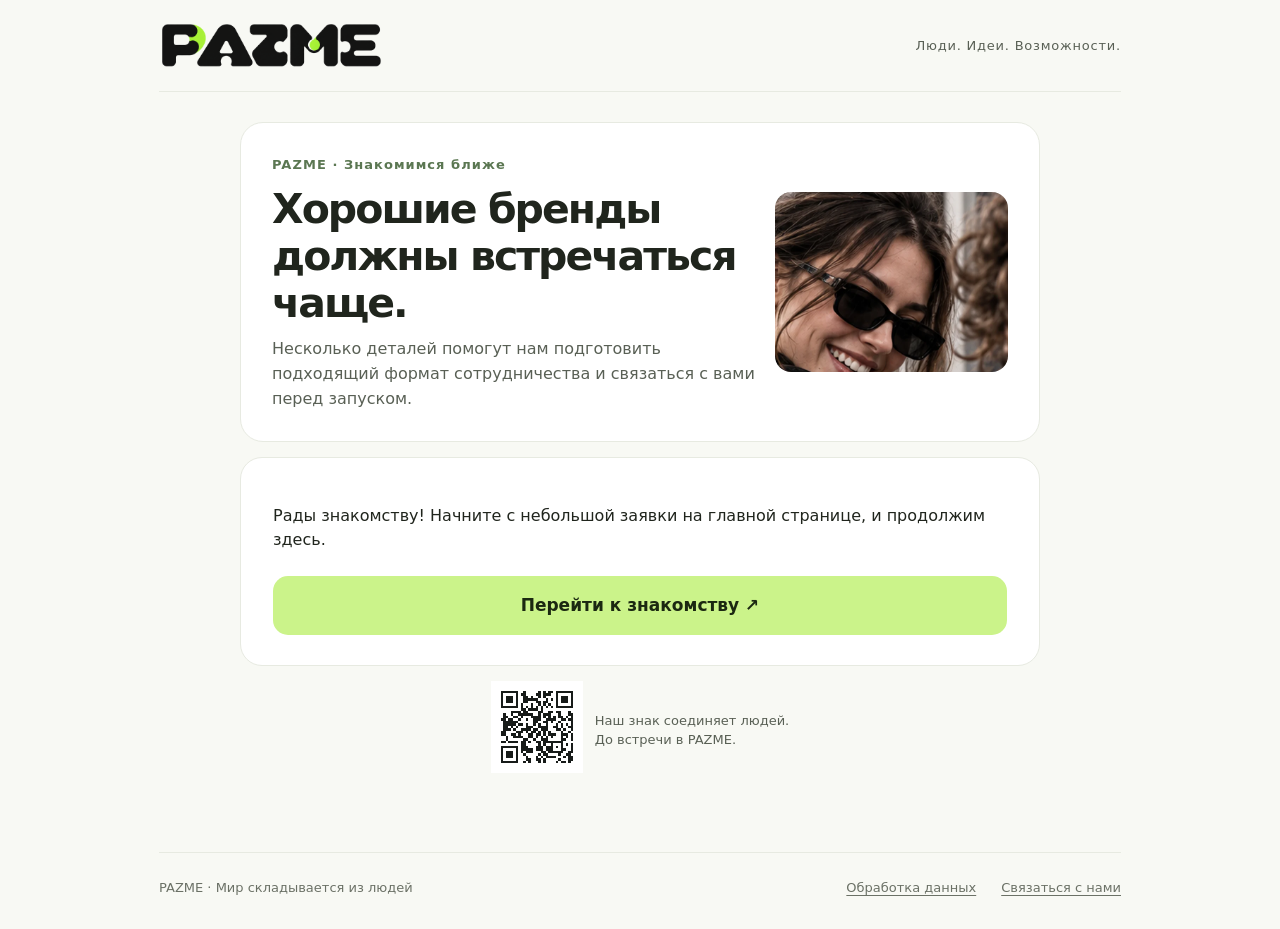
==== business.html @ e3a67380 "Add files via upload" ====
<!doctype html>
<html lang="ru"><head><meta charset="utf-8"><meta name="viewport" content="width=device-width,initial-scale=1"><meta name="theme-color" content="#f8f9f4"><meta name="referrer" content="strict-origin-when-cross-origin"><title>Расскажите о своём бизнесе · PAZME</title><link rel="icon" href="/favicon.svg" type="image/svg+xml"><link rel="stylesheet" href="/assets/style.css?v=4"><script src="/assets/profile.js?v=4" defer></script></head>
<body data-profile="business"><div class="page"><header class="header"><a class="brand" href="/" aria-label="PAZME, главная"><img class="brand-wordmark" src="/assets/wordmark.png" alt="PAZME" width="220" height="48"></a><span class="header-note">Люди. Идеи. Возможности.</span></header><main class="profile-main"><section class="profile-hero"><div><span class="eyebrow">PAZME · Знакомимся ближе</span><h1>Хорошие бренды должны встречаться чаще.</h1><p>Несколько деталей помогут нам подготовить подходящий формат сотрудничества и связаться с вами перед запуском.</p></div><img src="/assets/smile-business.webp" alt="Улыбающийся участник городского сообщества PAZME" width="680" height="728" loading="eager"></section><section class="profile-card"><form id="profile-form" novalidate><input type="hidden" name="role" value="business"><label class="profile-label" for="name">Как к вам обращаться? <small>по желанию</small></label><input class="profile-input" id="name" name="name" maxlength="80" placeholder="Имя"><label class="profile-label" for="business_name">Название бизнеса</label><input class="profile-input" id="business_name" name="business_name" maxlength="160" placeholder="Например, кофейня «Утро»" required><label class="profile-label" for="business_activity">Направление бизнеса</label><input class="profile-input" id="business_activity" name="business_activity" maxlength="160" placeholder="Кофейня, фитнес, магазин, онлайн-сервис…" required><label class="profile-label" for="city">Где доступны ваши товары или услуги?</label><input class="profile-input" id="city" name="city" maxlength="200" placeholder="Москва, несколько городов, онлайн по России" required><p class="profile-hint">Можно указать и города, и онлайн-формат.</p><label class="profile-label" for="business_offer">Что вы готовы предложить новым клиентам PAZME? <small>по желанию</small></label><textarea class="profile-input" id="business_offer" name="business_offer" maxlength="600" rows="3" placeholder="Особые условия, бонус, пробная услуга или другая ценность на ваш выбор"></textarea><p class="profile-hint">Вариант предложения и условия определяете вы.</p><label class="profile-label" for="business_site">Где познакомиться с вашим бизнесом? <small>по желанию</small></label><input class="profile-input" id="business_site" name="business_site" maxlength="250" placeholder="Сайт или страница в соцсети"><p class="form-error" id="profile-error" role="alert" hidden></p><button class="submit" type="submit" id="profile-submit">Отправить информацию <span aria-hidden="true">↗</span></button></form><div class="success" id="profile-success" role="status" hidden><span class="success-icon" aria-hidden="true">♥</span><h2>Спасибо! Очень рады знакомству 💚</h2><p>Приглашение и детали запуска PAZME пришлём выбранным вами способом.</p></div></section><aside class="profile-qr"><a href="/" aria-label="Главная страница PAZME"><img src="/assets/qr-site.png" alt="Рабочий QR на главную страницу PAZME" width="112" height="112"></a><span>Наш знак соединяет людей.<br>До встречи в PAZME.</span></aside></main><footer class="footer"><span>PAZME · Мир складывается из людей</span><a href="/privacy/">Обработка данных</a><a href="mailto:n.law-2024@mail.ru">Связаться с нами</a></footer></div></body></html>
---- assets/style.css ----
:root{--ink:#20251d;--mute:#596055;--lime:#cbf38a;--border:#e7eae1;--cream:#f8f9f4;--white:#fff;--ring:#9cc85b}*{box-sizing:border-box}html{font-family:system-ui,-apple-system,"Segoe UI",Arial,sans-serif;scroll-behavior:smooth}body{margin:0;color:var(--ink);background:var(--cream);font-size:16px;line-height:1.5}button,input{font:inherit}a{color:inherit}.page{max-width:1030px;margin:0 auto;padding:0 34px}.header{height:92px;display:flex;align-items:center;justify-content:space-between;border-bottom:1px solid var(--border)}.brand{display:inline-flex;gap:12px;align-items:center;text-decoration:none;font-size:29px;font-weight:760;letter-spacing:-.075em}.header-note{font-size:13px;letter-spacing:.06em;color:var(--mute)}.main{padding-bottom:60px}.intro{display:grid;grid-template-columns:1.35fr .65fr;gap:42px;align-items:center;padding:52px 0 42px}.eyebrow{font-size:13px;letter-spacing:.08em;color:#5b7752;font-weight:650;margin:0 0 13px!important}.intro h1{font-size:clamp(39px,5vw,64px);line-height:1.08;font-weight:570;letter-spacing:-.055em;margin:0 0 25px}.intro p{max-width:530px;color:#474c44;font-size:18px;line-height:1.55;margin:0 0 13px}.intro .launch{font-size:16px;color:var(--mute);max-width:550px;margin-top:24px}.intro strong{font-weight:700;color:var(--ink)}.image-wrap{text-align:center}.sticker{max-width:100%;max-height:300px;object-fit:contain;filter:drop-shadow(0 10px 16px rgba(0,0,0,.05))}.form-card{background:var(--white);border:1px solid #e9ece4;border-radius:23px;padding:36px 40px 40px;box-shadow:0 12px 36px rgba(30,45,15,.035)}.form-head{display:flex;align-items:flex-start;gap:17px}.section-symbol{display:grid;place-items:center;flex:none;width:44px;height:44px;border-radius:15px;background:#e9f6d4;color:#507a28;font-size:24px}.form-head h2{margin:0;font-size:25px;font-weight:620;letter-spacing:-.028em}.form-head p{margin:6px 0 0;font-size:15px;color:var(--mute)}fieldset{border:0;padding:0;margin:0;min-width:0}.choice-fieldset{display:flex;gap:12px;margin-top:28px}.choice,.role{cursor:pointer;border:1px solid var(--border);border-radius:14px;display:flex;align-items:center;gap:12px;transition:border-color .15s,background .15s}.choice{padding:14px 17px;min-height:57px;flex:1}.choice:has(input:checked),.role:has(input:checked){border-color:#95bb54;background:#f6fbe9}.choice input,.role input{accent-color:#75ad2d;width:18px;height:18px;flex:none}.conditional{margin-top:25px}.roles legend{font-size:17px;font-weight:650;margin-bottom:12px}.role{padding:16px 19px;margin-bottom:11px}.role strong{display:block;font-size:16px;font-weight:650}.role small{display:block;color:var(--mute);font-size:14px;margin-top:3px}.phone-label{display:block;margin:21px 0 8px;font-weight:620}.phone{display:block;width:100%;background:#fff;border:1px solid #d9ded2;border-radius:12px;padding:15px 18px;outline:none;font-size:18px}.phone:focus{border-color:var(--ring);box-shadow:0 0 0 3px #c8f38b50}.consent-line{display:flex;gap:11px;align-items:flex-start;font-size:13px;line-height:1.55;color:#555c50;margin:16px 0 20px;cursor:pointer}.consent-line input{accent-color:#75ad2d;width:17px;height:17px;margin:3px 0 0;flex:none}.consent-line a{color:#455f21;text-underline-offset:3px}.submit{width:100%;border:0;border-radius:15px;background:var(--lime);padding:17px 22px;font-weight:700;font-size:17px;color:#1b2811;cursor:pointer;display:flex;justify-content:center;gap:14px}.submit:hover{background:#b9ea6e}.submit:disabled{opacity:.66;cursor:wait}.form-error{background:#fff6f2;border-radius:10px;padding:10px 12px;color:#9d4524;font-size:14px}.success,.conditional#declined{padding:21px 23px;background:#f2fae6;border-radius:16px;color:#2c4026}.success-icon{font-size:25px;color:#75a42e}.success h3{font-weight:650;font-size:20px;line-height:1.3;margin:5px 0}.success p{margin:0;font-size:15px}.footer{display:flex;flex-wrap:wrap;gap:16px 25px;padding:25px 0 32px;border-top:1px solid var(--border);font-size:13px;color:#6b7166}.footer span{margin-right:auto}.footer a{text-underline-offset:3px}.legal{max-width:740px;margin:54px auto 95px;background:white;padding:44px 52px;border:1px solid var(--border);border-radius:20px}.legal h1{font-size:30px;line-height:1.2;letter-spacing:-.03em;font-weight:600}.legal h2{font-size:19px;margin:30px 0 8px}.legal p{color:#4c5349}.legal-back{text-decoration:none;color:#546a37}.visually-hidden{position:absolute!important;width:1px;height:1px;overflow:hidden;clip:rect(0,0,0,0);white-space:nowrap}[hidden]{display:none!important}@media(max-width:650px){.page{padding:0 19px}.header{height:72px}.header-note{max-width:103px;text-align:right;font-size:11px}.brand{font-size:26px;gap:10px}.brand img{width:30px;height:30px}.intro{gap:8px;padding:30px 0 24px;grid-template-columns:1fr 92px;align-items:start}.intro h1{font-size:39px;margin-bottom:16px;letter-spacing:-.055em}.intro p{font-size:16px;line-height:1.55}.intro .launch{font-size:15px;margin-top:17px}.sticker{width:93px;max-height:160px;margin-top:35px}.form-card{padding:25px 19px 27px;border-radius:18px}.section-symbol{width:38px;height:38px;font-size:19px}.form-head{gap:12px}.form-head h2{font-size:21px}.choice-fieldset{flex-direction:column;gap:9px;margin-top:21px}.choice{min-height:51px}.role{padding:14px 12px}.legal{margin:14px;padding:23px 20px 45px;border-radius:14px}.legal h1{font-size:26px}.footer{padding-bottom:25px}.footer span{width:100%}}@media(max-width:380px){.intro{grid-template-columns:1fr 66px}.sticker{width:68px}.intro h1{font-size:35px}.intro p{font-size:15px}.intro .launch{font-size:14px}}

/* PAZME profile pages */
.profile-main{padding:30px 0 58px;max-width:800px;margin:0 auto}.profile-hero{display:grid;grid-template-columns:1.35fr .65fr;gap:20px;align-items:center;border-radius:23px;background:#fff;padding:29px 31px;border:1px solid var(--border);overflow:hidden}.profile-hero h1{font-size:clamp(28px,4vw,41px);font-weight:650;letter-spacing:-.048em;line-height:1.15;margin:10px 0}.profile-hero p{color:var(--mute);margin:0;line-height:1.55}.profile-hero img{width:100%;height:180px;object-fit:cover;object-position:center 20%;border-radius:16px}.profile-card{background:#fff;border:1px solid var(--border);border-radius:22px;padding:30px 32px;margin-top:15px}.profile-label{display:block;font-weight:620;margin:17px 0 7px}.profile-label small{font-weight:450;color:#70766d;font-size:12px}.profile-input{display:block;width:100%;padding:13px 15px;border:1px solid #d9ded2;border-radius:12px;background:#fff;color:var(--ink);outline:0;font-size:16px}.profile-input:focus{border-color:var(--ring);box-shadow:0 0 0 3px #c8f38b50}.profile-hint{color:#6b7467;margin:6px 0 0;font-size:13px}.profile-card .submit{margin-top:24px}.profile-qr{display:flex;align-items:center;gap:12px;justify-content:center;padding:15px;color:var(--mute);font-size:13px}.profile-qr img{width:92px;height:92px;image-rendering:pixelated}.profile-return{text-decoration:none;margin-top:16px}.profile-card .success{margin:0}@media(max-width:650px){.profile-main{padding-top:20px}.profile-hero{padding:22px;grid-template-columns:1fr 98px;gap:12px}.profile-hero h1{font-size:27px}.profile-hero p{font-size:14px}.profile-hero img{height:145px}.profile-card{padding:22px 19px}}

/* Compact first screen and optional email instead of phone */
.intro{grid-template-columns:1.45fr .55fr;gap:24px;padding-top:32px;padding-bottom:28px}
.intro h1{font-size:clamp(34px,4.5vw,54px);margin-bottom:15px}
.intro .intro-lead{font-size:17px;line-height:1.45;margin-bottom:15px}
.intro-benefits{display:grid;grid-template-columns:1fr 1fr;gap:10px;margin-top:14px}
.intro .intro-benefits p{font-size:14px;line-height:1.43;background:#f0f6e6;padding:12px 13px;border-radius:12px;margin:0}
.intro .intro-benefits strong{display:block;font-weight:750;font-size:14px;margin-bottom:3px}
.intro .launch{margin-top:16px;font-size:14px;line-height:1.45}
.contact-methods{display:flex;gap:20px;align-items:center;margin-top:23px;flex-wrap:wrap}
.contact-methods legend{font-size:16px;font-weight:650;margin-bottom:8px}
.contact-method{cursor:pointer;display:inline-flex;align-items:center;gap:7px;min-height:36px}
.contact-method input{accent-color:#75ad2d;width:18px;height:18px}
@media(max-width:650px){.intro{grid-template-columns:1fr 74px;gap:8px;padding-top:23px;padding-bottom:22px}.intro h1{font-size:clamp(29px,8vw,38px);margin-bottom:12px}.intro .intro-lead{font-size:15px;line-height:1.4;margin-bottom:10px}.intro-benefits{grid-template-columns:1fr;gap:7px}.intro .intro-benefits p{font-size:14px;padding:9px 11px}.intro .intro-benefits strong{font-size:14px}.intro .launch{font-size:13px;margin-top:12px}.sticker{width:75px;max-height:125px;margin-top:18px}.contact-methods{gap:18px}}
@media(max-width:380px){.intro{grid-template-columns:1fr 50px}.sticker{width:50px}.intro h1{font-size:29px}.intro .intro-lead{font-size:14px}}

/* Approved puzzle wordmark: same black and neon lime as the QR sticker. */
.brand{gap:0;letter-spacing:normal;line-height:1}
.brand-wordmark{display:block;width:clamp(140px,21vw,225px);height:auto;aspect-ratio:1280/276;object-fit:contain}
.legal-wordmark{display:block;width:clamp(142px,28vw,182px);height:auto;aspect-ratio:1280/276;object-fit:contain}
@media(max-width:650px){.brand-wordmark{width:clamp(140px,40vw,183px)}}
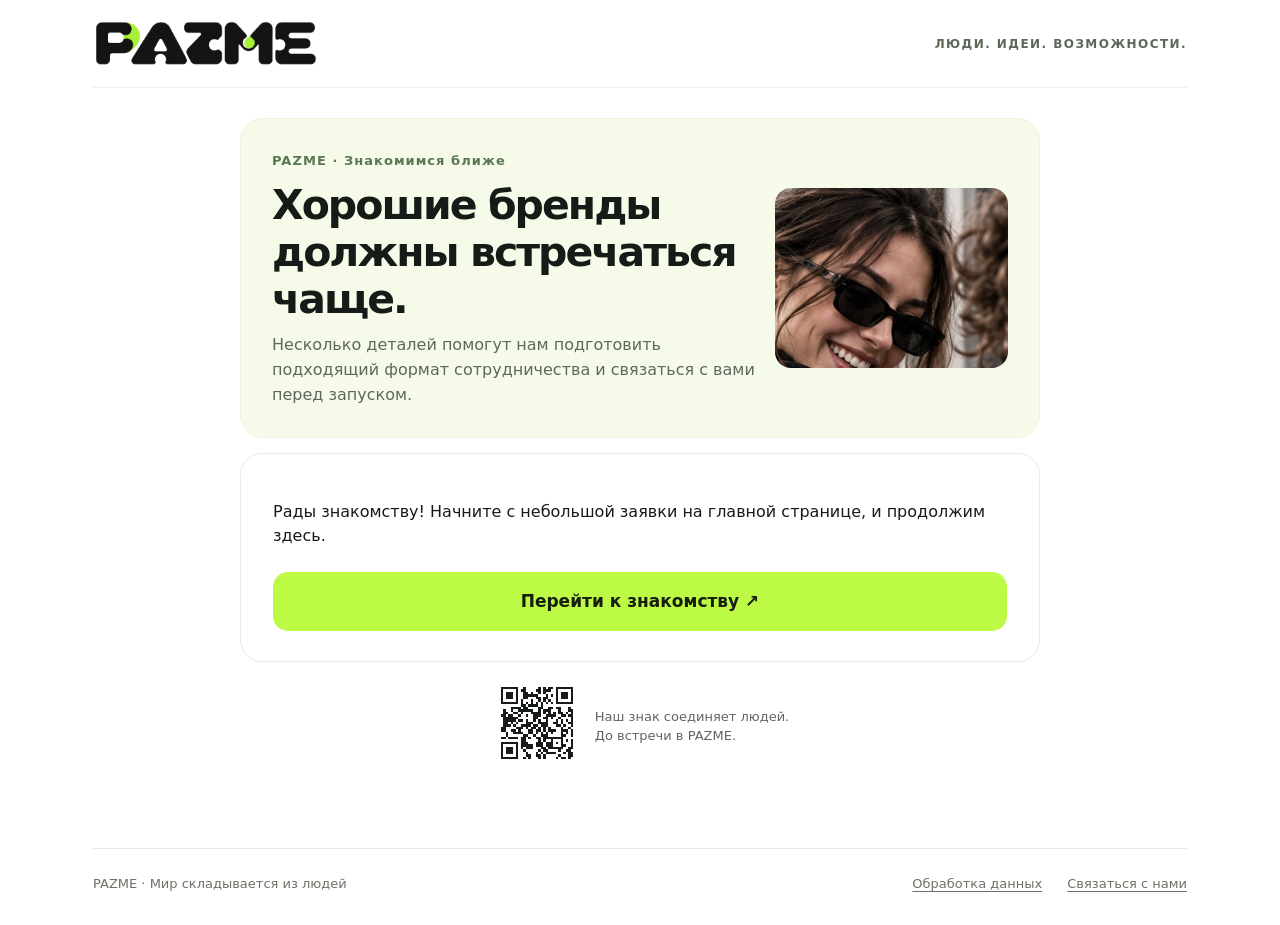
==== commit 8cead4e5: "Add files via upload" ====
--- a/business.html
+++ b/business.html
@@ -1,3 +1,3 @@
 <!doctype html>
-<html lang="ru"><head><meta charset="utf-8"><meta name="viewport" content="width=device-width,initial-scale=1"><meta name="theme-color" content="#f8f9f4"><meta name="referrer" content="strict-origin-when-cross-origin"><title>Расскажите о своём бизнесе · PAZME</title><link rel="icon" href="/favicon.svg" type="image/svg+xml"><link rel="stylesheet" href="/assets/style.css?v=4"><script src="/assets/profile.js?v=4" defer></script></head>
+<html lang="ru"><head><meta charset="utf-8"><meta name="viewport" content="width=device-width,initial-scale=1"><meta name="theme-color" content="#f8f9f4"><meta name="referrer" content="strict-origin-when-cross-origin"><title>Расскажите о своём бизнесе · PAZME</title><link rel="icon" href="/favicon.svg" type="image/svg+xml"><link rel="stylesheet" href="/assets/style.css?v=5"><script src="/assets/profile.js?v=4" defer></script></head>
 <body data-profile="business"><div class="page"><header class="header"><a class="brand" href="/" aria-label="PAZME, главная"><img class="brand-wordmark" src="/assets/wordmark.png" alt="PAZME" width="220" height="48"></a><span class="header-note">Люди. Идеи. Возможности.</span></header><main class="profile-main"><section class="profile-hero"><div><span class="eyebrow">PAZME · Знакомимся ближе</span><h1>Хорошие бренды должны встречаться чаще.</h1><p>Несколько деталей помогут нам подготовить подходящий формат сотрудничества и связаться с вами перед запуском.</p></div><img src="/assets/smile-business.webp" alt="Улыбающийся участник городского сообщества PAZME" width="680" height="728" loading="eager"></section><section class="profile-card"><form id="profile-form" novalidate><input type="hidden" name="role" value="business"><label class="profile-label" for="name">Как к вам обращаться? <small>по желанию</small></label><input class="profile-input" id="name" name="name" maxlength="80" placeholder="Имя"><label class="profile-label" for="business_name">Название бизнеса</label><input class="profile-input" id="business_name" name="business_name" maxlength="160" placeholder="Например, кофейня «Утро»" required><label class="profile-label" for="business_activity">Направление бизнеса</label><input class="profile-input" id="business_activity" name="business_activity" maxlength="160" placeholder="Кофейня, фитнес, магазин, онлайн-сервис…" required><label class="profile-label" for="city">Где доступны ваши товары или услуги?</label><input class="profile-input" id="city" name="city" maxlength="200" placeholder="Москва, несколько городов, онлайн по России" required><p class="profile-hint">Можно указать и города, и онлайн-формат.</p><label class="profile-label" for="business_offer">Что вы готовы предложить новым клиентам PAZME? <small>по желанию</small></label><textarea class="profile-input" id="business_offer" name="business_offer" maxlength="600" rows="3" placeholder="Особые условия, бонус, пробная услуга или другая ценность на ваш выбор"></textarea><p class="profile-hint">Вариант предложения и условия определяете вы.</p><label class="profile-label" for="business_site">Где познакомиться с вашим бизнесом? <small>по желанию</small></label><input class="profile-input" id="business_site" name="business_site" maxlength="250" placeholder="Сайт или страница в соцсети"><p class="form-error" id="profile-error" role="alert" hidden></p><button class="submit" type="submit" id="profile-submit">Отправить информацию <span aria-hidden="true">↗</span></button></form><div class="success" id="profile-success" role="status" hidden><span class="success-icon" aria-hidden="true">♥</span><h2>Спасибо! Очень рады знакомству 💚</h2><p>Приглашение и детали запуска PAZME пришлём выбранным вами способом.</p></div></section><aside class="profile-qr"><a href="/" aria-label="Главная страница PAZME"><img src="/assets/qr-site.png" alt="Рабочий QR на главную страницу PAZME" width="112" height="112"></a><span>Наш знак соединяет людей.<br>До встречи в PAZME.</span></aside></main><footer class="footer"><span>PAZME · Мир складывается из людей</span><a href="/privacy/">Обработка данных</a><a href="mailto:n.law-2024@mail.ru">Связаться с нами</a></footer></div></body></html>
--- a/assets/style.css
+++ b/assets/style.css
@@ -23,3 +23,76 @@
 .brand-wordmark{display:block;width:clamp(140px,21vw,225px);height:auto;aspect-ratio:1280/276;object-fit:contain}
 .legal-wordmark{display:block;width:clamp(142px,28vw,182px);height:auto;aspect-ratio:1280/276;object-fit:contain}
 @media(max-width:650px){.brand-wordmark{width:clamp(140px,40vw,183px)}}
+
+
+/* Visual update: approved city/QR photographic identity, with the existing form and all data untouched. */
+:root{--ink:#171b17;--mute:#5f665e;--lime:#bcfa45;--cream:#fff;--border:#e8ece3;--ring:#a8e648}
+body{background:#fff;color:var(--ink)}
+.page{max-width:1170px;padding:0 38px}
+.header{height:88px;border-bottom:1px solid #ecf0e7}
+.header-note{font-size:12px;font-weight:650;letter-spacing:.12em;text-transform:uppercase;color:#5e6859}
+.brand-wordmark{width:clamp(160px,19vw,226px)}
+.main{padding-bottom:56px}
+.intro{display:grid;grid-template-columns:minmax(0,1.1fr) minmax(320px,.9fr);align-items:stretch;gap:36px;padding:30px 0 24px}
+.intro-copy{align-self:center;min-width:0;padding:15px 0 9px}
+.intro .eyebrow{display:flex;align-items:center;gap:9px;margin:0 0 18px!important;font-size:12px;font-weight:780;letter-spacing:.16em;text-transform:uppercase;color:#3b5035}
+.eyebrow-line{width:28px;height:3px;border-radius:9px;background:var(--lime)}
+.intro h1{font-size:clamp(42px,5vw,66px);line-height:1.025;letter-spacing:-.06em;font-weight:790;margin:0 0 20px}
+.hero-green{color:#80ba17}
+.intro .intro-lead{font-size:17px;line-height:1.5;max-width:520px;margin:0 0 21px;color:#485047}
+.intro-benefits{display:grid;grid-template-columns:1fr 1fr;gap:11px;margin:0}
+.intro .intro-benefits p{display:block;background:#f4f9ed;border:1px solid #e9f2da;padding:17px 17px 19px;border-radius:18px;font-size:13.5px;line-height:1.48;margin:0;color:#485047}
+.intro .intro-benefits p:nth-child(2){background:#fff;border-color:#e5ebde}
+.intro .intro-benefits strong{display:block;font-size:17px;color:#161c15;line-height:1.25;font-weight:750;margin:8px 0 8px}
+.intro .intro-benefits span:not(.benefit-icon){display:block}
+.benefit-icon{display:grid;place-items:center;width:35px;height:35px;border-radius:12px;background:var(--lime);color:#17230c;font-weight:800;font-size:20px}
+.intro .launch{font-size:14px;line-height:1.52;color:#555e4c;max-width:530px;margin:19px 0 0;padding-left:0}
+.launch-dot{display:inline-block;background:var(--lime);width:9px;height:9px;border-radius:50%;margin-right:6px}
+.hero-visual{min-height:490px;border-radius:28px;position:relative;overflow:hidden;background:#d9dad4;isolation:isolate;box-shadow:0 16px 42px rgba(17,22,16,.11)}
+.hero-city-photo{position:absolute;inset:0;width:100%;height:100%;object-fit:cover;object-position:center 38%}
+.hero-photo-shadow{position:absolute;z-index:1;inset:38% 0 0;background:linear-gradient(0deg,rgba(8,12,6,.74),rgba(8,12,6,0) 82%);pointer-events:none}
+.hero-photo-caption{position:absolute;z-index:2;right:22px;top:20px;font-size:10px;font-weight:800;line-height:1.45;letter-spacing:.11em;text-align:right;color:white;text-shadow:0 1px 8px rgba(0,0,0,.7)}
+.hero-scan{position:absolute;z-index:3;bottom:22px;left:22px;display:flex;align-items:center;gap:13px;background:white;color:#181f12;border-radius:19px;padding:9px 14px 9px 9px;text-decoration:none;box-shadow:0 10px 25px rgba(0,0,0,.2);max-width:calc(100% - 44px)}
+.hero-scan img{height:66px;width:66px;border:5px solid #f1f7e8;background:white;border-radius:13px;image-rendering:pixelated}
+.hero-scan span{font-size:14px;line-height:1.23;font-weight:750;white-space:nowrap}
+.hero-scan b{color:#67ac02}
+.form-card{padding:30px 37px 35px;border-radius:24px;border:1px solid #e6ebe0;box-shadow:0 16px 40px rgba(29,46,12,.06)}
+.form-head h2{font-size:25px;font-weight:750}
+.form-head p{font-size:14px}
+.section-symbol{background:#e4fbbb;color:#284811}
+.choice:has(input:checked),.role:has(input:checked){background:#f3fbe7;border-color:#86b93c}
+.choice input,.role input,.contact-method input,.consent-line input{accent-color:#79b02c}
+.submit{background:var(--lime);color:#171e0e}
+.submit:hover{background:#a9ee2e}
+.profile-hero{background:#f6fbe9;border-color:#edf3e2;position:relative}
+.profile-hero h1{font-weight:770}
+.profile-hero img{object-fit:cover}
+.legal{background:white}
+@media(max-width:900px){.page{padding:0 24px}.intro{grid-template-columns:1.05fr .95fr;gap:19px}.intro h1{font-size:clamp(37px,5vw,50px)}.intro-benefits{grid-template-columns:1fr}.intro .intro-benefits p{padding:11px 14px;font-size:13px}.intro .intro-benefits strong{font-size:15px;margin:4px 0}.benefit-icon{width:29px;height:29px}.hero-visual{min-height:480px}}
+@media(max-width:650px){
+ .page{padding:0 17px}.header{height:70px}.header-note{font-size:10px;max-width:118px;line-height:1.25}.brand-wordmark{width:clamp(154px,45vw,186px)}
+ .intro{display:flex;flex-direction:column;gap:0;padding:22px 0 16px}
+ .intro-copy{width:100%;padding:0}.intro .eyebrow{font-size:11px;margin:0 0 12px!important}
+ .intro h1{font-size:clamp(36px,9.4vw,51px);line-height:1.04;margin-bottom:12px}
+ .intro .intro-lead{font-size:14px;line-height:1.4;margin:0 0 14px;max-width:480px}
+ .hero-visual{order:1;min-height:207px;height:207px;margin:0 0 12px;border-radius:21px;box-shadow:0 7px 24px rgba(17,22,16,.1)}
+ .hero-city-photo{object-fit:cover;object-position:center 29%}
+ .hero-photo-shadow{inset:0;background:linear-gradient(90deg,rgba(8,12,6,0) 44%,rgba(8,12,6,.12))}
+ .hero-photo-caption{font-size:9px;right:14px;top:14px}
+ .hero-scan{left:11px;bottom:10px;padding:5px 9px 5px 5px;border-radius:13px;gap:8px;box-shadow:0 5px 12px rgba(0,0,0,.17)}
+ .hero-scan img{height:42px;width:42px;padding:0;border-width:3px;border-radius:8px}.hero-scan span{font-size:11px}
+ .intro-benefits{order:2;display:grid;grid-template-columns:1fr 1fr;gap:8px;margin:0}
+ .intro .intro-benefits p{font-size:12px;padding:11px 12px 12px;border-radius:14px;line-height:1.35}
+ .intro .intro-benefits strong{font-size:14px;margin:7px 0 5px}
+ .benefit-icon{width:29px;height:29px;border-radius:10px;font-size:17px}
+ .intro .launch{font-size:12px;margin:13px 0 0;line-height:1.46}
+ .intro-copy{display:contents}.intro .eyebrow{order:-3}.intro h1{order:-2}.intro .intro-lead{order:-1}
+ .form-card{padding:24px 18px 26px;border-radius:19px}.form-head h2{font-size:21px}.form-head p{font-size:13px}
+ .choice-fieldset{display:flex;flex-direction:column;gap:9px}.choice{min-height:50px;padding:11px 13px}
+ .profile-hero{grid-template-columns:minmax(0,1fr) 100px;padding:20px}.profile-hero h1{font-size:25px}
+}
+@media(max-width:380px){.intro h1{font-size:35px}.intro .intro-benefits p{font-size:11.5px;padding:10px}.intro .intro-benefits strong{font-size:13px}.header-note{font-size:9px}}
+
+.hero-cta{display:inline-flex;align-items:center;gap:23px;text-decoration:none;background:#191f17;color:white;border-radius:14px;padding:13px 18px;font-weight:740;font-size:14px;margin:0 0 20px;transition:transform .15s ease}
+.hero-cta:hover{transform:translateY(-2px)}.hero-cta span{color:var(--lime);font-size:18px}
+@media(max-width:650px){.hero-cta{order:0;font-size:13px;padding:11px 16px;margin:0 0 13px}}
